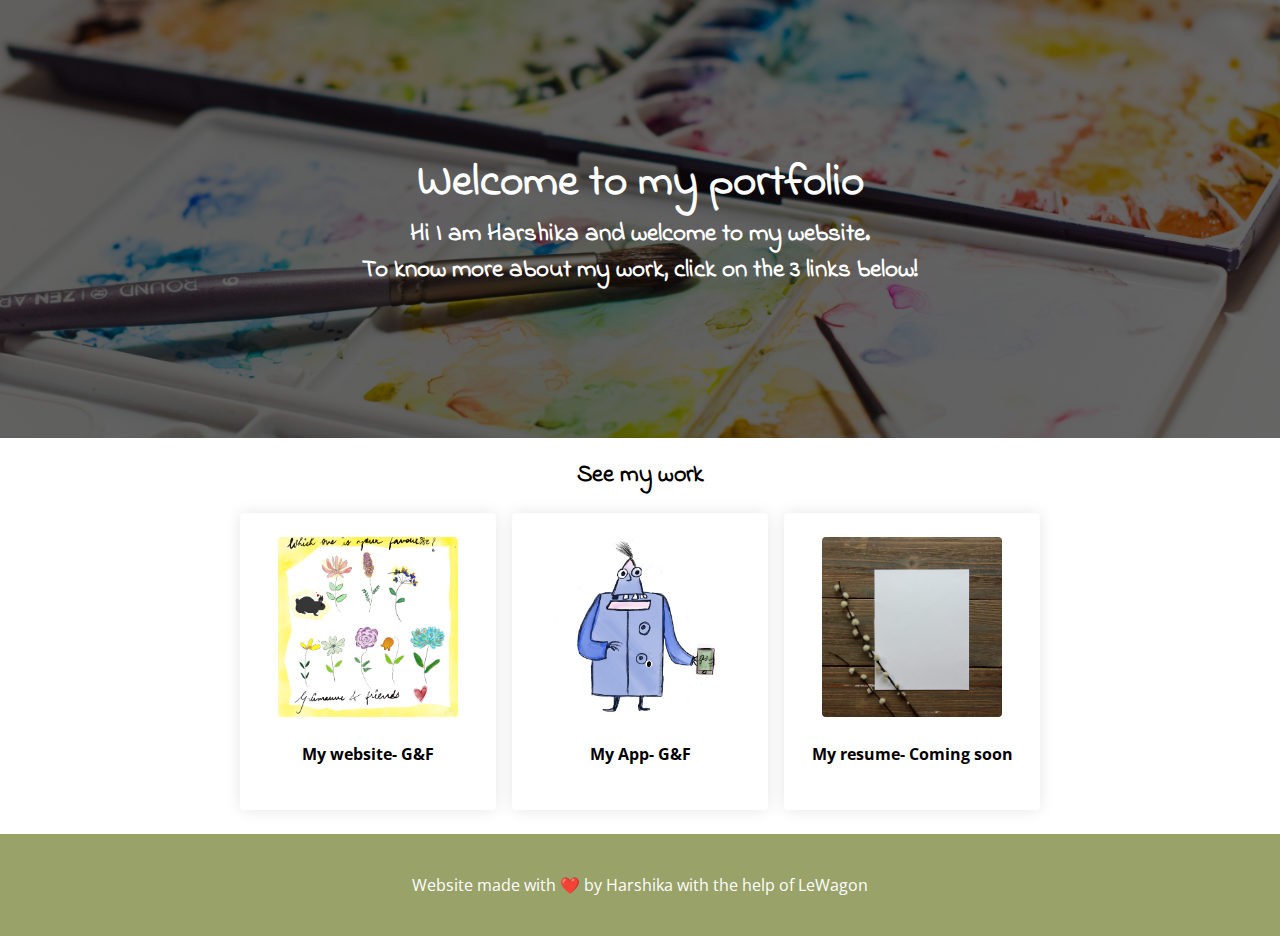
==== index.html @ 832bc4bd "Add files via upload" ====
<!DOCTYPE html>
<html lang="en">
  <head>
    <meta charset="UTF-8">
    <title>Portfolio-Harshika</title>

    <!-- Importing fonts from Google Fonts-->
<link href="https://fonts.googleapis.com/css2?family=Open+Sans:ital@1&display=swap" rel="stylesheet">
   <link href="https://fonts.googleapis.com/css2?family=Indie+Flower&display=swap" rel="stylesheet">

    <!-- Importing our stylesheet -->
    <link rel="stylesheet" href="style.css">
  </head>
  <body>
    <!-- Code your Banner section -->
    <div class="banner">
      <h1>Welcome to my portfolio</h1>
      <h2>Hi I am Harshika and welcome to my website.</br>To know more about my work, click on the 3 links below!</h2>
  
    </div>

    <!-- Code your Cards section -->
    <div class="container">
      <h2>See my work</h2>
      <!-- Cards container -->
      <div class="cards">

        <!-- Website card -->
        <div class="card">
        <a href="Website.html" target="_blank">
          <img src="images/Guimauve_Flower.png" alt="">
      </a>
          <h4>My website- G&F</h4>
        </div>

        <!-- Application card -->
        <div class="card">
        	 <a href="https://www.figma.com/proto/jAPiXpZGo0zK8v1stASOr9/Le-wagon?node-id=25%3A2&viewport=126%2C227%2C0.268926203250885&scaling=scale-down" target="_blank">
          <img src="images/app_image.png" alt=""> </a>
          <h4>My App- G&F</h4>
        </div>

        <!-- Resume card -->
        <div class="card">
          <img src="images/resume.jpg" alt="">
          <h4>My resume- Coming soon</h4>
        </div>
      </div>
    </div>

    <!-- Code your Footer section -->
    <div class="footer">
      <div class="container">
        <p>Website made with ❤️ by Harshika with the help of LeWagon</p>
      </div>
    </div>

  </body>
</html>
---- style.css ----
/* #1A48E3 */
/* #404042 */
  body {

        font-family: 'Open Sans', sans-serif;
        font-size: 16px;
        text-align: center;

      }
      h1, h2, h3 {
      font-family: 'Indie Flower', cursive;
      font-size: 20px
      color:  #99a269;
      text-align: center;
      }




img {
  width: 150px;
  height: 150px;
  object-fit: cover;
}
a {
  color: #1A48E3;
  font-weight: bold;
  text-decoration: none;
  transition: .3s;
}
a:hover {
  color: #CE2FAE;
}

.container {
  width: 800px;
  margin: auto;
}

.banner {
  background-image: linear-gradient(rgba(0,0,0,0.6), rgba(0,0,0,0.6)), url('images/background_image.jpg');
  background-size: cover;
  background-position: center;
  padding: 150px 0;
  text-align: center;
}

.banner h1 {
  color: white;
  font-size: 45px;
  margin: 0;
}

.banner h2,h3 {
  color: white;
  font-size: 25px;
  margin: 0;
}

.banner p {
  color: white;
  font-size: 24px;
}

body {
  margin: 0;
}



.btn:hover {
  background-color: #0D1EC6;
  color: white;
}


.card {
  background: white;
  box-shadow: 0 0 16px rgba(0,0,0,0.1);
  border-radius: 4px;
  /*width: 200px;*/
  text-align: center;
  padding: 24px;
  flex-grow: 1;
}


.card img {
  width: 180px;
  height: 180px;
  object-fit: cover;
  border-radius: 4px;
}

.card h3 {
  margin-bottom: 0;
}

.footer {
  background:  #99a269;
  text-align: center;
  padding: 24px 0;
  color: #ffffff
}

.footer p {
  color: white;
}

.cards {
  display: grid;
  grid-template-columns: 1fr 1fr 1fr;
  grid-gap: 16px;
  margin-bottom: 24px;
}


@media (max-width: 800px) {
  .cards {
    grid-template-columns: 1fr;
  }
}



@media (min-width: 500px) {
  .container {
    width: 400px;
  }
}


@media (min-width: 800px) {
  .container {
    width: 600px;
  }
}

@media (min-width: 1000px) {
  .container {
    width: 800px;
  }
}
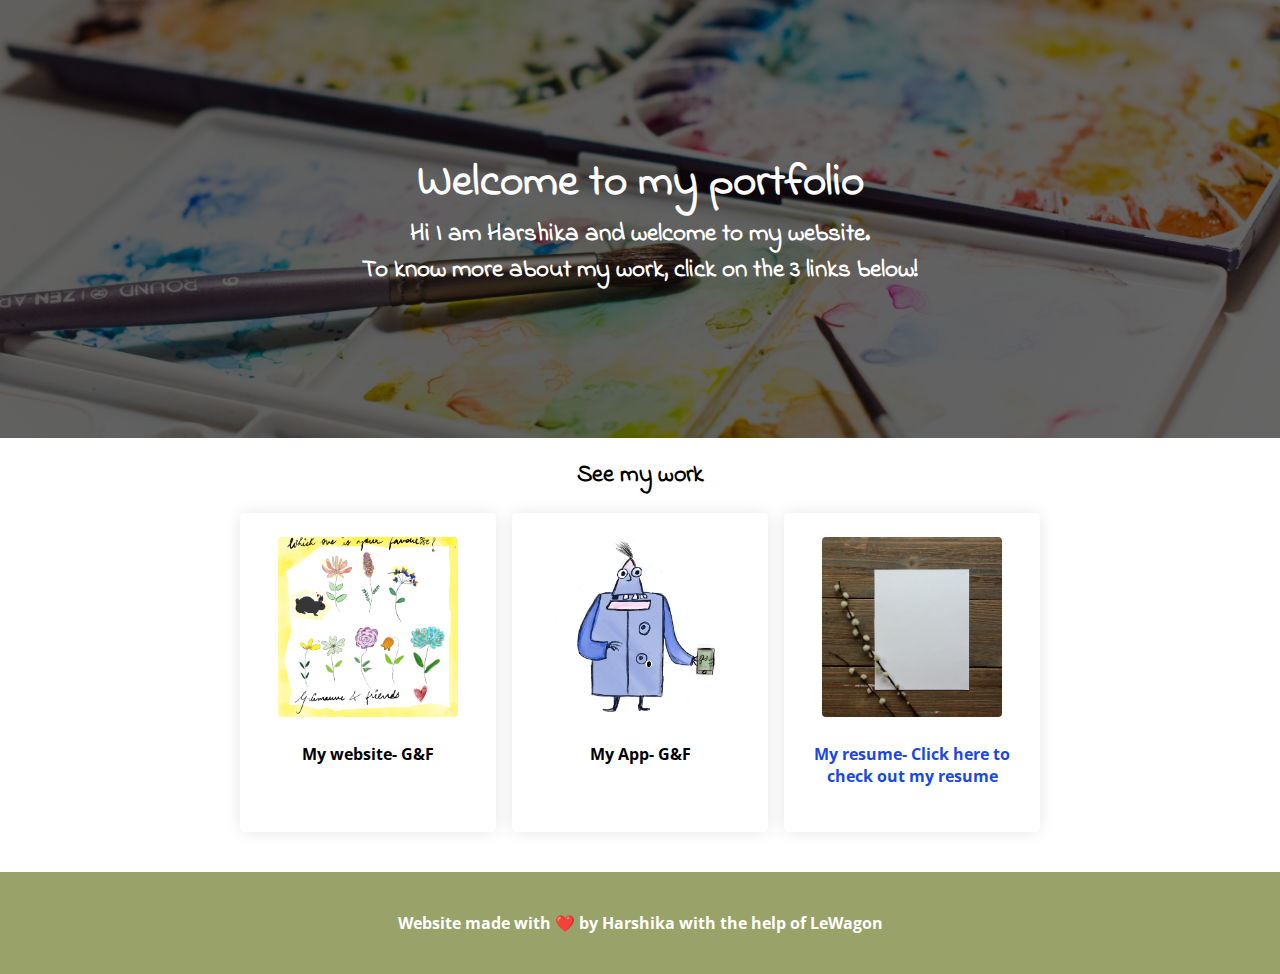
==== commit 8eeba6ed: "Update index.html" ====
--- a/index.html
+++ b/index.html
@@ -36,15 +36,16 @@
 
         <!-- Application card -->
         <div class="card">
-        	 <a href="https://www.figma.com/proto/jAPiXpZGo0zK8v1stASOr9/Le-wagon?node-id=25%3A2&viewport=126%2C227%2C0.268926203250885&scaling=scale-down" target="_blank">
+        	 <a href="https://www.figma.com/proto/jAPiXpZGo0zK8v1stASOr9/G-and-F_App_Harshika?node-id=25%3A2&scaling=scale-down" target="_blank">
           <img src="images/app_image.png" alt=""> </a>
           <h4>My App- G&F</h4>
         </div>
 
         <!-- Resume card -->
         <div class="card">
+            <a href="HarshikaBhandariResume.pdf" target="_blank">
           <img src="images/resume.jpg" alt="">
-          <h4>My resume- Coming soon</h4>
+          <h4>My resume- Click here to check out my resume</h4>
         </div>
       </div>
     </div>
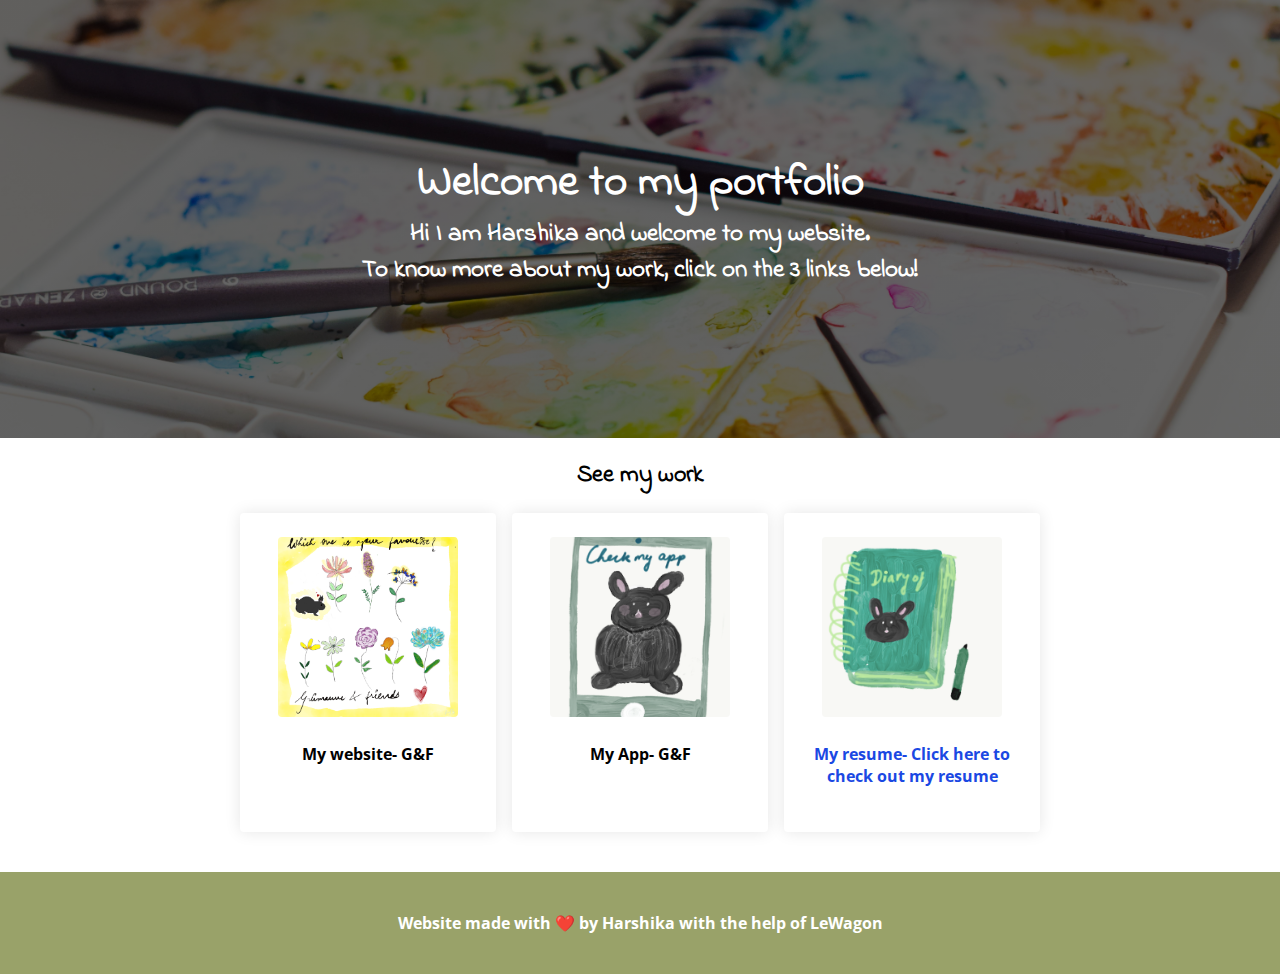
==== commit 18722678: "Update index.html" ====
--- a/index.html
+++ b/index.html
@@ -37,14 +37,14 @@
         <!-- Application card -->
         <div class="card">
         	 <a href="https://www.figma.com/proto/jAPiXpZGo0zK8v1stASOr9/G-and-F_App_Harshika?node-id=25%3A2&scaling=scale-down" target="_blank">
-          <img src="images/app_image.png" alt=""> </a>
+          <img src="images/2.png" alt=""> </a>
           <h4>My App- G&F</h4>
         </div>
 
         <!-- Resume card -->
         <div class="card">
             <a href="HarshikaBhandariResume.pdf" target="_blank">
-          <img src="images/resume.jpg" alt="">
+          <img src="images/1..png" alt="">
           <h4>My resume- Click here to check out my resume</h4>
         </div>
       </div>
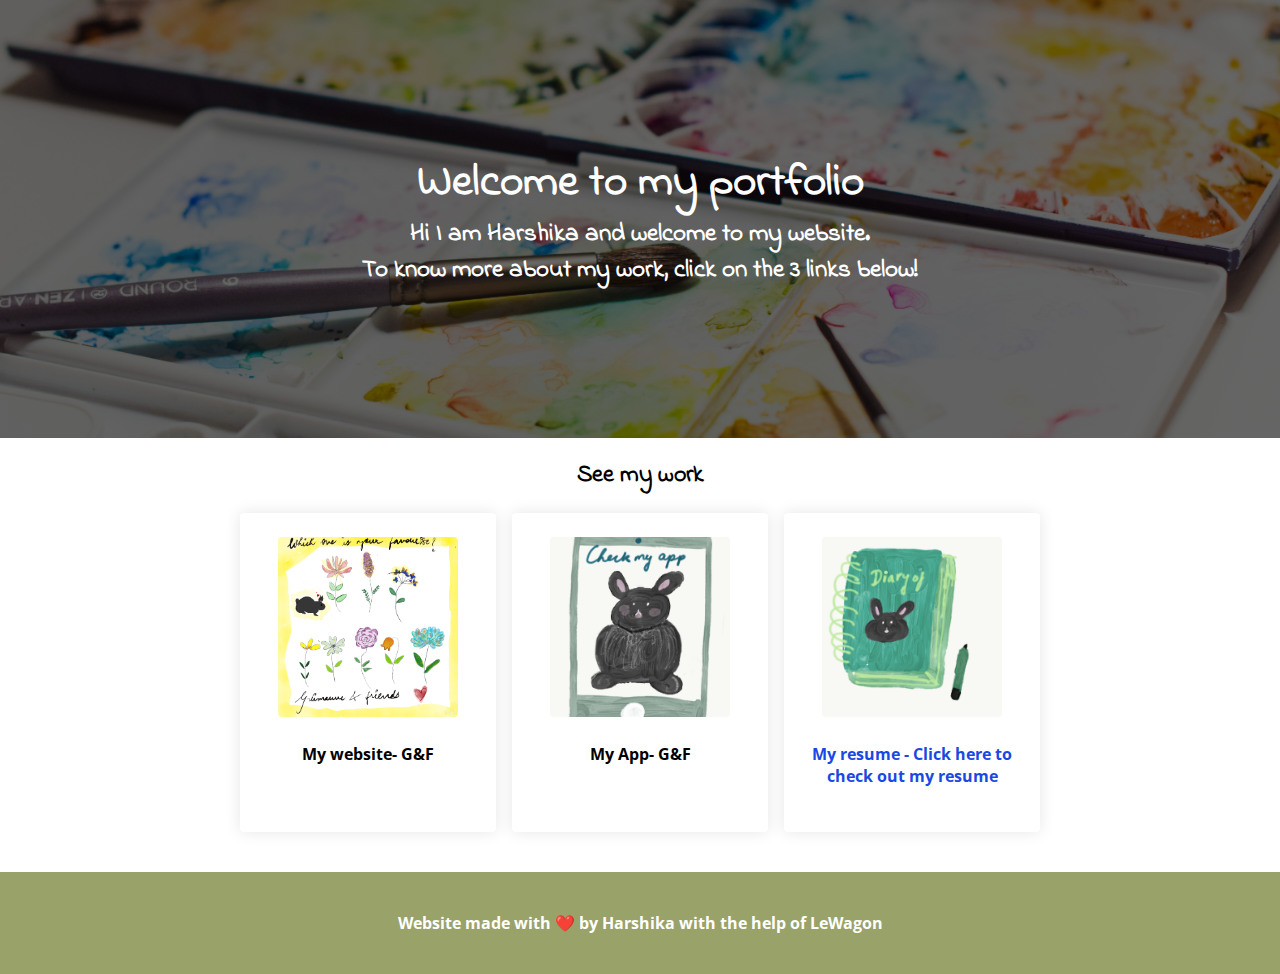
==== commit c903285f: "Update index.html" ====
--- a/index.html
+++ b/index.html
@@ -45,7 +45,7 @@
         <div class="card">
             <a href="HarshikaBhandariResume.pdf" target="_blank">
           <img src="images/1..png" alt="">
-          <h4>My resume- Click here to check out my resume</h4>
+          <h4>My resume - Click here to check out my resume</h4>
         </div>
       </div>
     </div>
